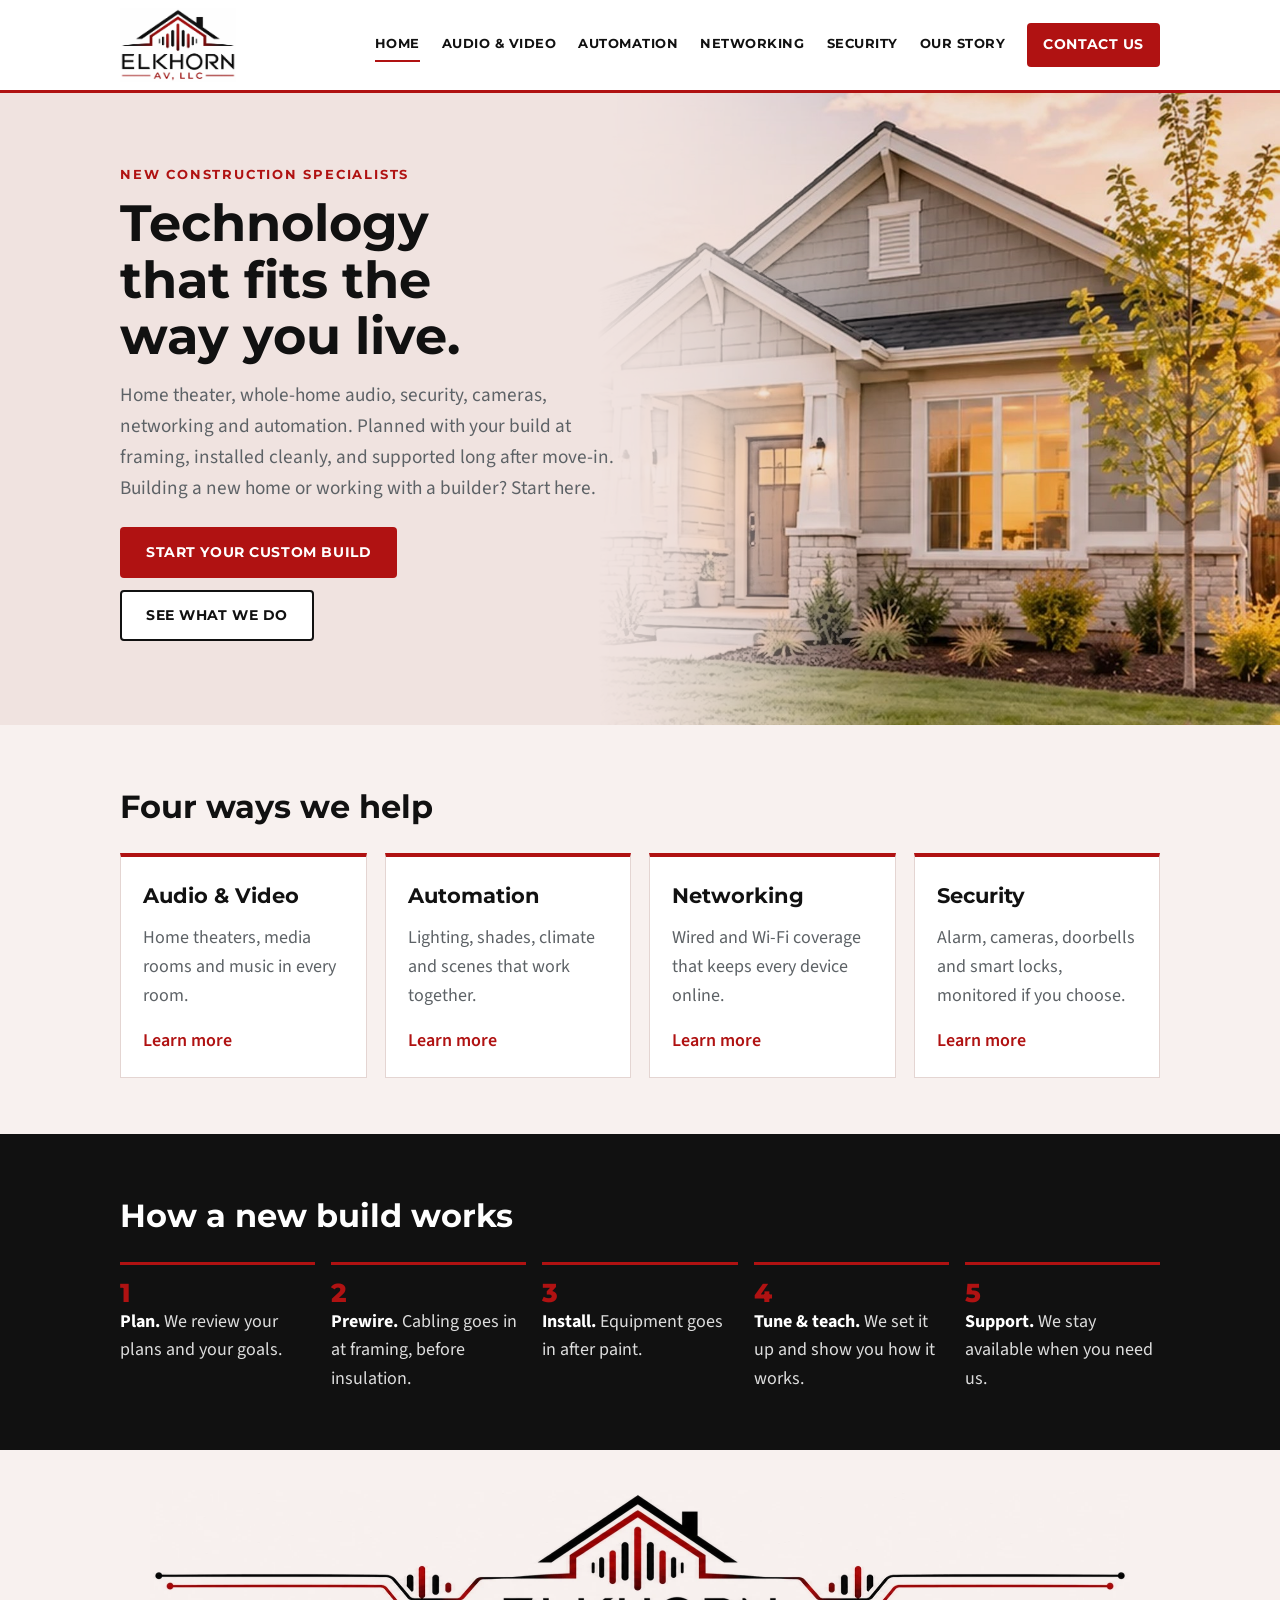
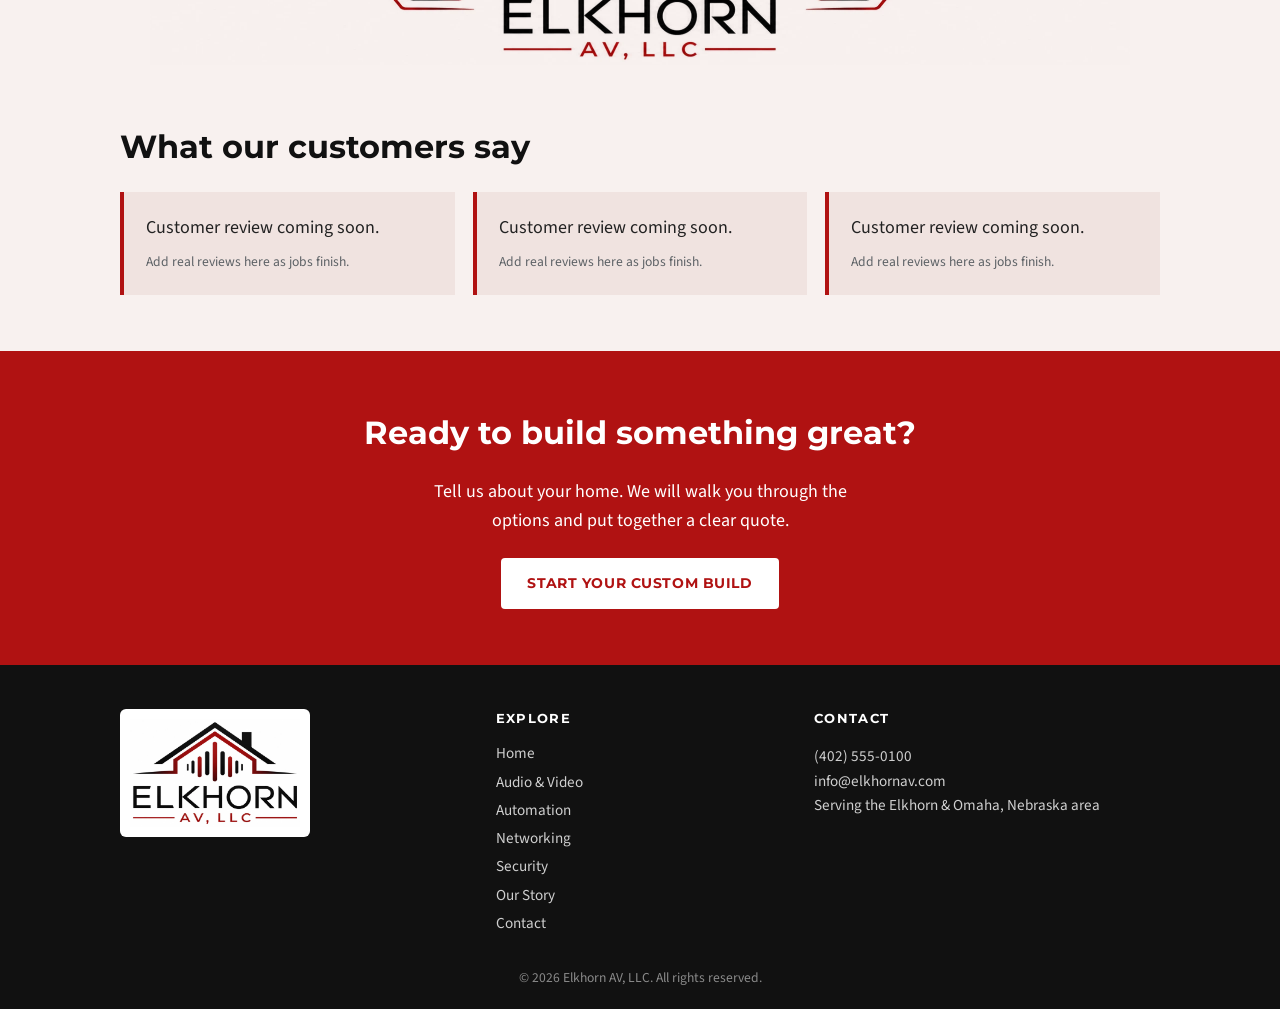
==== index.html @ 447adee5 "Initial Elkhorn AV website Co-Authored-By: Claude Sonnet 5.5 <noreply@anthropic.com>" ====
<!doctype html>
<html lang="en"><head><meta charset="utf-8"><meta name="viewport" content="width=device-width,initial-scale=1">
<title>Elkhorn AV | Home Theater, Security & Automation</title><meta name="description" content="Elkhorn AV, LLC designs and installs audio, video, security, networking and smart home systems for new and existing homes.">
<link rel="icon" href="images/favicon.png"><link rel="stylesheet" href="styles.css">
<link rel="preconnect" href="https://fonts.googleapis.com"><link rel="preconnect" href="https://fonts.gstatic.com" crossorigin>
<link rel="stylesheet" href="https://fonts.googleapis.com/css2?family=Montserrat:wght@500;700;800&family=Source+Sans+3:wght@400;600&display=swap">
</head><body>
<header class="top"><div class="bar">
<a class="brand" href="index.html"><img src="images/logo-house-wave.png" alt="Elkhorn AV, LLC"></a>
<input type="checkbox" id="m" class="mt"><label for="m" class="mb" aria-label="Menu">&#9776;</label>
<nav><a href="index.html" aria-current="page">Home</a><a href="audio-video.html">Audio & Video</a><a href="automation.html">Automation</a><a href="networking.html">Networking</a><a href="security.html">Security</a><a href="our-story.html">Our Story</a><a class="btn sm" href="contact.html">Contact Us</a></nav></div></header>
<section class="hero"><img class="hbg" src="images/family-home.jpg" alt="A family home at sunset, shown as a pencil sketch that becomes a photo"><div class="w hc"><p class="eye">New construction specialists</p><h1>Technology that fits the way you live.</h1>
<p class="lead">Home theater, whole-home audio, security, cameras, networking and automation. Planned with your build at framing, installed cleanly, and supported long after move-in. Building a new home or working with a builder? Start here.</p>
<a class="btn" href="contact.html">Start your custom build</a> <a class="btn ghost" href="#services">See what we do</a></div></section>
<section id="services" class="w sec"><h2>Four ways we help</h2><div class="cards">
<a class="card" href="audio-video.html"><h3>Audio &amp; Video</h3><p>Home theaters, media rooms and music in every room.</p><span>Learn more</span></a>
<a class="card" href="automation.html"><h3>Automation</h3><p>Lighting, shades, climate and scenes that work together.</p><span>Learn more</span></a>
<a class="card" href="networking.html"><h3>Networking</h3><p>Wired and Wi-Fi coverage that keeps every device online.</p><span>Learn more</span></a>
<a class="card" href="security.html"><h3>Security</h3><p>Alarm, cameras, doorbells and smart locks, monitored if you choose.</p><span>Learn more</span></a></div></section>
<section class="band"><div class="w steps"><h2>How a new build works</h2><ol>
<li><b>Plan.</b> We review your plans and your goals.</li><li><b>Prewire.</b> Cabling goes in at framing, before insulation.</li>
<li><b>Install.</b> Equipment goes in after paint.</li><li><b>Tune &amp; teach.</b> We set it up and show you how it works.</li><li><b>Support.</b> We stay available when you need us.</li></ol></div></section>
<img class="div" src="images/divider.png" alt="" aria-hidden="true">
<section class="w sec"><h2>What our customers say</h2><div class="quotes">
<blockquote>Customer review coming soon.<cite>Add real reviews here as jobs finish.</cite></blockquote>
<blockquote>Customer review coming soon.<cite>Add real reviews here as jobs finish.</cite></blockquote>
<blockquote>Customer review coming soon.<cite>Add real reviews here as jobs finish.</cite></blockquote></div></section><section class="cta"><h2>Ready to build something great?</h2><p>Tell us about your home. We will walk you through the options and put together a clear quote.</p><a class="btn" href="contact.html">Start your custom build</a></section>
<footer><div class="fw">
<div><img class="fl" src="images/logo-house-wave.png" alt="Elkhorn AV, LLC"></div>
<div><h4>Explore</h4><a href="index.html">Home</a><a href="audio-video.html">Audio & Video</a><a href="automation.html">Automation</a><a href="networking.html">Networking</a><a href="security.html">Security</a><a href="our-story.html">Our Story</a><a href="contact.html">Contact</a></div>
<div><h4>Contact</h4><p>(402) 555-0100<br>info@elkhornav.com<br>Serving the Elkhorn &amp; Omaha, Nebraska area</p></div>
</div><p class="copy">&copy; 2026 Elkhorn AV, LLC. All rights reserved.</p></footer>
</body></html>
---- styles.css ----
:root{--red:#b01212;--red-d:#8a0e0e;--ink:#111;--text:#222;--muted:#5d6266;--bg:#f8f1ef;--soft:#f0e3e0;--line:#e4d5d2}
*{box-sizing:border-box}
html{scroll-behavior:smooth}
body{margin:0;background:var(--bg);color:var(--text);font:18px/1.6 "Source Sans 3",system-ui,sans-serif}
h1,h2,h3,h4,.eye,.btn,nav a{font-family:Montserrat,system-ui,sans-serif}
a{color:inherit;text-decoration:none}
img{max-width:100%;height:auto}
.w{max-width:1080px;margin:auto;padding-inline:20px}
.top{position:sticky;top:0;z-index:10;background:#fff;border-bottom:3px solid var(--red)}
.bar{max-width:1080px;margin:auto;padding:8px 20px;display:flex;align-items:center;justify-content:space-between;gap:16px}
.brand img{height:74px;width:auto;display:block}
nav{display:flex;align-items:center;gap:clamp(12px,1.8vw,22px)}
nav a{white-space:nowrap;font-weight:700;font-size:.8rem;text-transform:uppercase;letter-spacing:.04em;color:var(--ink);padding:6px 0;border-bottom:2px solid transparent}
nav a:hover,nav a[aria-current]{border-color:var(--red)}
.btn{display:inline-block;background:var(--red);color:#fff;font-weight:700;font-size:.9rem;letter-spacing:.04em;text-transform:uppercase;padding:14px 26px;border:0;border-radius:4px;cursor:pointer}
.btn:hover{background:var(--red-d)}
nav .btn.sm{padding:10px 16px;color:#fff;border-bottom:0}
.btn.ghost{background:#fff;color:var(--ink);border:2px solid var(--ink);padding:12px 24px}
.btn.ghost:hover{background:var(--ink);color:#fff}
.mt,.mb{display:none}
.hero{background:var(--soft);padding:72px 0 0;position:relative;overflow:hidden;min-height:540px}
.hbg{position:absolute;right:0;bottom:0;width:min(62%,820px);height:100%;object-fit:cover;object-position:right bottom;mix-blend-mode:multiply;z-index:0;-webkit-mask-image:linear-gradient(to right,transparent 14%,#000 48%);mask-image:linear-gradient(to right,transparent 14%,#000 48%)}
.hc{position:relative;z-index:1;max-width:1080px;padding-bottom:72px}
.hc>h1,.hc>.lead{max-width:500px}
.feat{display:block;width:100%;aspect-ratio:16/9;max-height:460px;object-fit:cover;object-position:center;border-radius:6px;margin-top:40px}
.div{display:block;width:min(92%,980px);margin:40px auto 0;mix-blend-mode:multiply}
.hero .btn{display:block;width:max-content;margin:0 0 12px}
.eye{color:var(--red);text-transform:uppercase;letter-spacing:.14em;font-weight:700;font-size:.8rem;margin:0 0 10px}
h1{font-size:clamp(2rem,5vw,3.2rem);line-height:1.1;margin:0 0 16px;color:var(--ink);text-wrap:balance}
h2{font-size:clamp(1.5rem,3vw,2rem);margin:0 0 20px;color:var(--ink);text-wrap:balance}
h3{margin:0 0 6px;color:var(--ink)}
.lead{font-size:1.2rem;color:var(--muted);margin:0 0 24px;max-width:56ch}
.sec{padding-block:56px}
.cards{display:grid;grid-template-columns:repeat(auto-fit,minmax(220px,1fr));gap:18px}
.card{border:1px solid var(--line);border-top:4px solid var(--red);padding:22px;background:#fff;display:flex;flex-direction:column;gap:6px;transition:transform .15s,box-shadow .15s}
.card:hover{transform:translateY(-3px);box-shadow:0 8px 20px rgba(0,0,0,.1)}
.card p{margin:0;color:var(--muted)}
.card span{margin-top:auto;padding-top:10px;color:var(--red);font-weight:600}
.band{background:var(--ink);color:#fff;padding:56px 0}
.band h2{color:#fff}
.band p{max-width:62ch;color:#d8d8d8}
.steps ol{display:grid;grid-template-columns:repeat(auto-fit,minmax(170px,1fr));gap:16px;padding:0;margin:0;list-style:none;counter-reset:s}
.steps li{border-top:3px solid var(--red);padding-top:12px;counter-increment:s;color:#ddd}
.steps li::before{content:counter(s);display:block;color:var(--red);font:800 1.6rem Montserrat,sans-serif}
.steps b{color:#fff}
.quotes{display:grid;grid-template-columns:repeat(auto-fit,minmax(260px,1fr));gap:18px}
blockquote{margin:0;background:var(--soft);padding:22px;border-left:4px solid var(--red)}
blockquote cite{display:block;margin-top:8px;font-size:.85rem;color:var(--muted);font-style:normal}
.phero{background:var(--soft);padding:56px 0 44px;border-bottom:1px solid var(--line)}
.list{list-style:none;padding:0;margin:0;display:grid;gap:0}
.list li{display:grid;grid-template-columns:minmax(0,1fr) minmax(0,1.4fr);gap:20px;padding:16px 0;border-bottom:1px solid var(--line)}
.list b{color:var(--ink)}.list span{color:var(--muted)}
.prose{max-width:760px}.prose p{margin:0 0 16px}
.cta{background:var(--red);color:#fff;text-align:center;padding:56px 20px}
.cta h2{color:#fff}.cta p{max-width:52ch;margin:0 auto 22px}
.cta .btn{background:#fff;color:var(--red)}.cta .btn:hover{background:var(--ink);color:#fff}
.cg{display:grid;grid-template-columns:1.4fr 1fr;gap:40px}
form{display:grid;gap:14px}
label{display:grid;gap:4px;font-weight:600;font-size:.95rem}
input,select,textarea{font:inherit;padding:12px;border:1px solid #bbb;border-radius:4px;background:#fff;color:var(--text)}
input:focus,select:focus,textarea:focus,a:focus-visible,.btn:focus-visible{outline:3px solid var(--red);outline-offset:2px}
aside{background:var(--soft);padding:24px;align-self:start;border-top:4px solid var(--red)}
footer{background:var(--ink);color:#cfcfcf;padding:44px 0 20px;font-size:.95rem}
.fw{max-width:1080px;margin:auto;padding:0 20px;display:grid;grid-template-columns:1.2fr 1fr 1.2fr;gap:30px}
.fw h4{color:#fff;margin:0 0 10px;text-transform:uppercase;font-size:.8rem;letter-spacing:.1em}
.fw a{display:block;padding:2px 0}.fw a:hover{color:#fff}
.fl{background:#fff;padding:10px;border-radius:6px;width:190px}
.copy{text-align:center;margin:30px 0 0;color:#8a8a8a;font-size:.85rem}
@media(max-width:960px){
  .cg,.fw{grid-template-columns:1fr}
  .hero{min-height:0;padding:48px 0 0;display:flex;flex-direction:column}
  .hbg{order:2}
  .hbg{-webkit-mask-image:none;mask-image:none;position:static;display:block;width:100%;height:auto;margin-top:8px}
  .hc{padding-bottom:16px}
  .mb{display:block;font-size:1.8rem;cursor:pointer;padding:4px 10px;color:var(--ink)}
  nav{display:none;position:absolute;left:0;right:0;top:100%;background:#fff;flex-direction:column;align-items:stretch;gap:0;padding:8px 20px 16px;border-bottom:3px solid var(--red)}
  nav a{padding:12px 0;border-bottom:1px solid var(--line)}
  nav .btn.sm{margin-top:10px;text-align:center}
  .mt:checked~nav{display:flex}
  .list li{grid-template-columns:1fr;gap:2px}
}
@media(prefers-reduced-motion:reduce){*{transition:none!important;scroll-behavior:auto!important}}

.banner{padding-block:8px 56px}.banner img{display:block;width:100%;border-radius:6px}
.banner.top{padding-block:40px 0}
.banner.small{max-width:640px;padding-block:44px 8px}.banner.small img{box-shadow:0 2px 10px rgba(0,0,0,.08)}
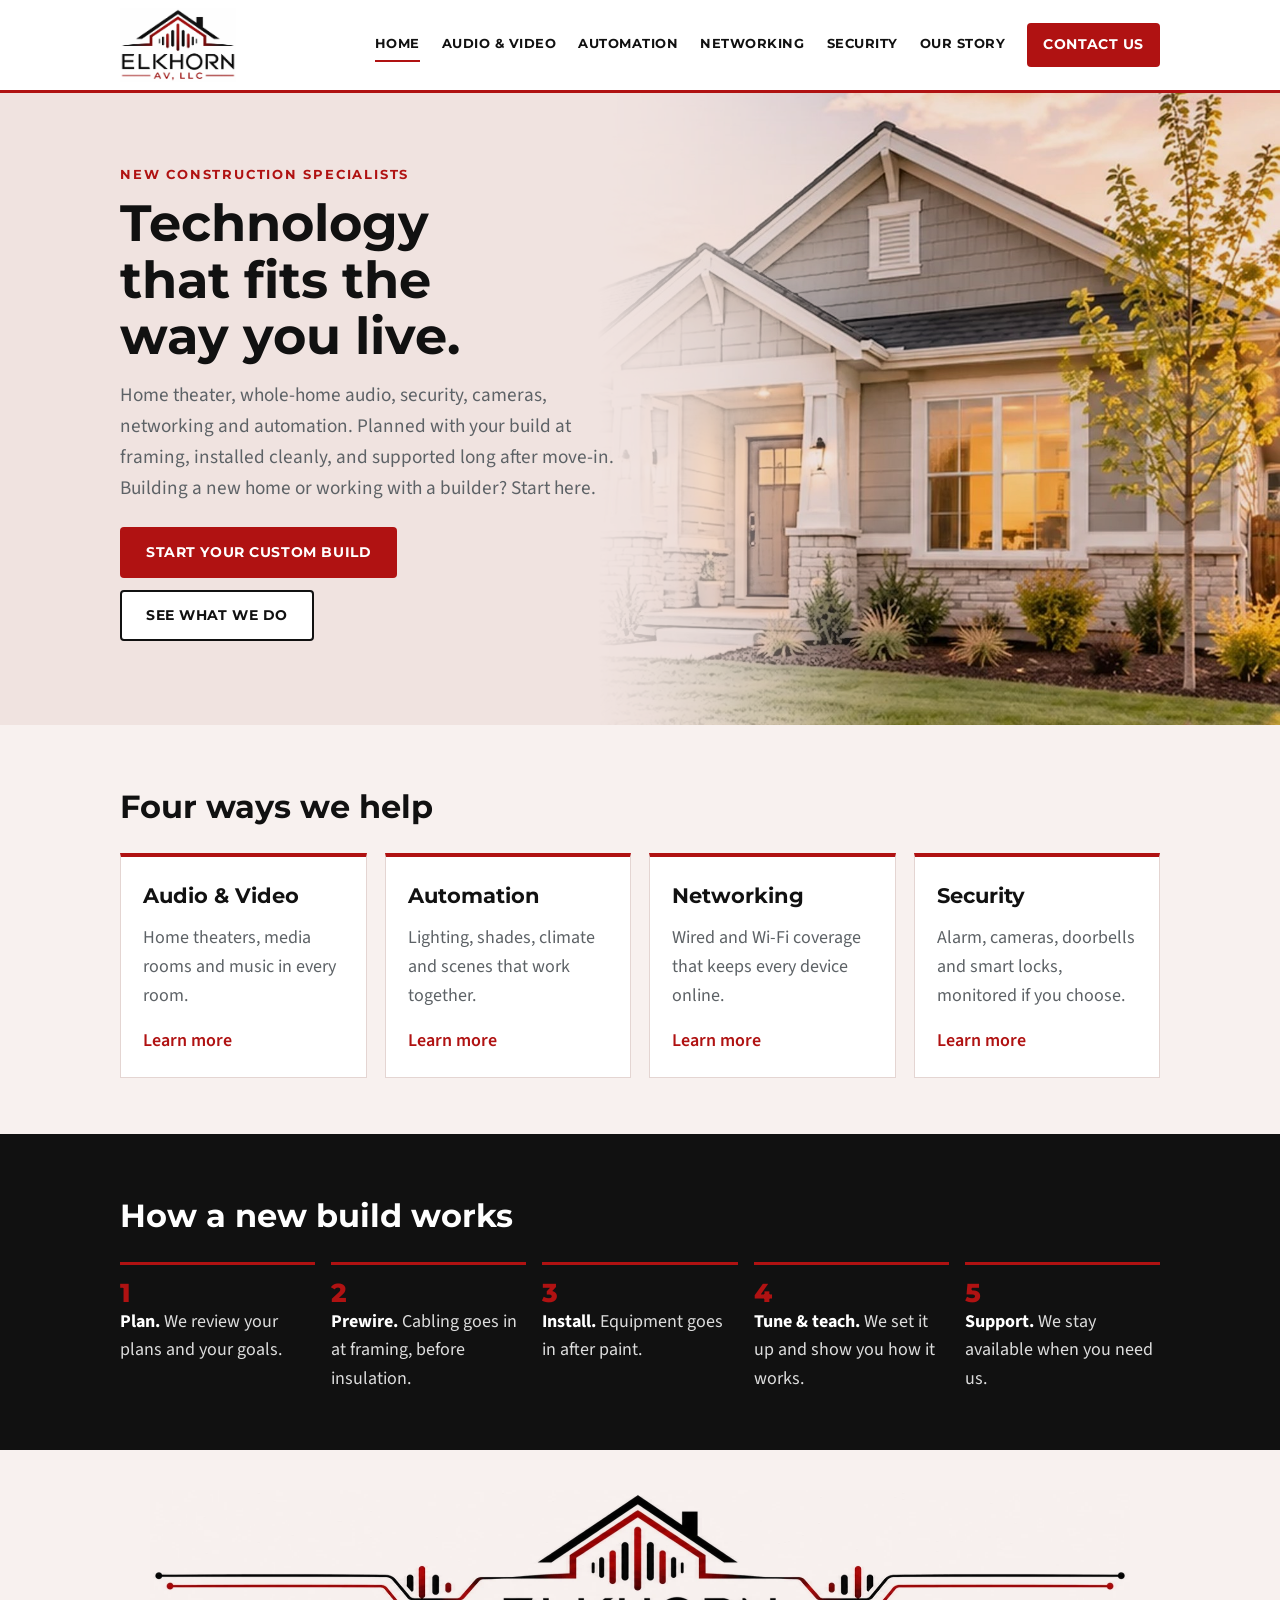
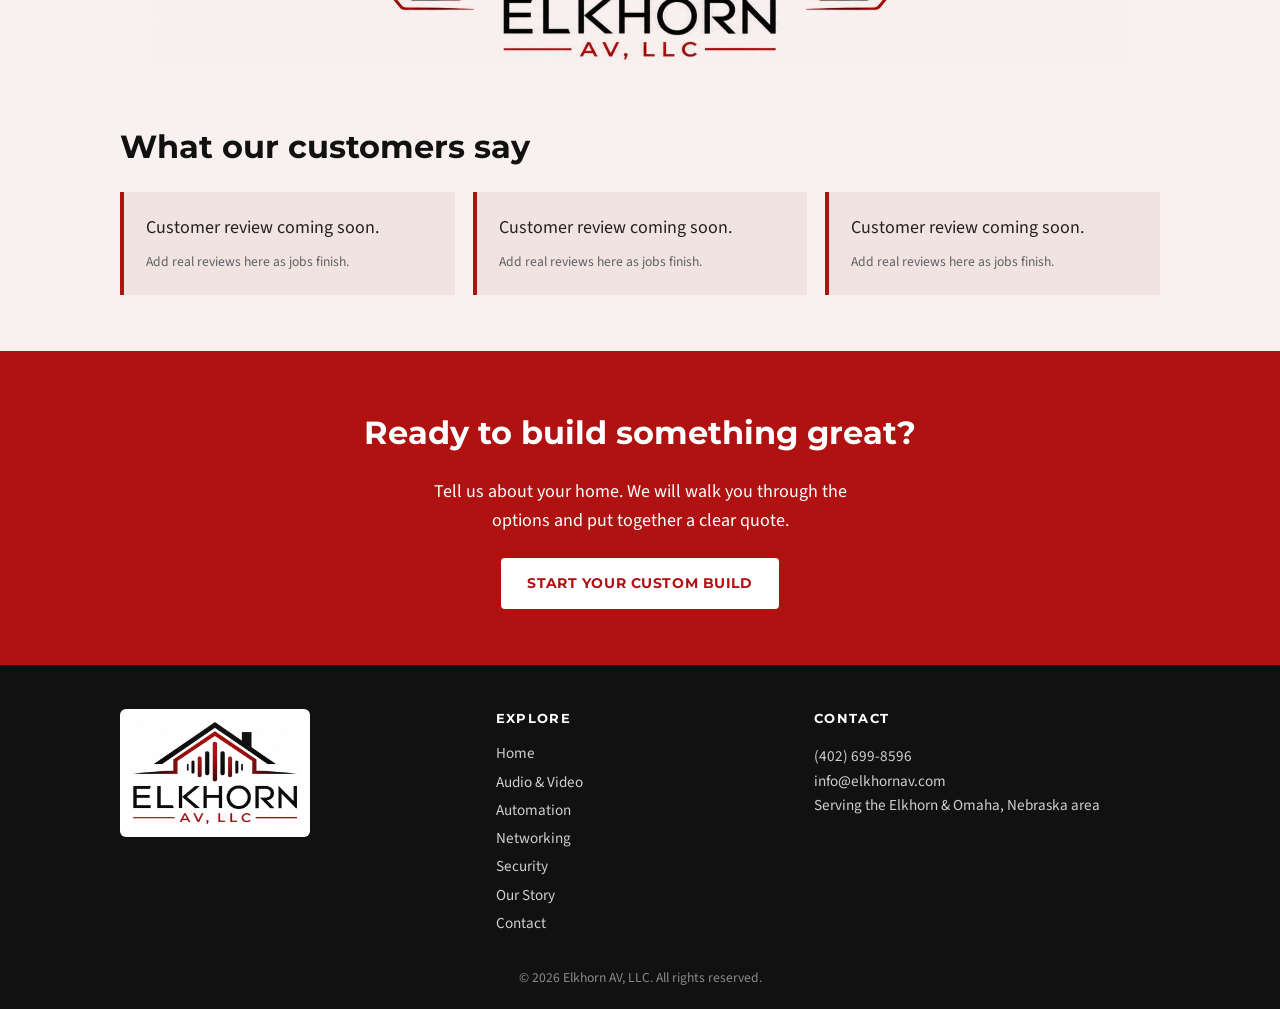
==== commit 7b804803: "Add real contact phone number Co-Authored-By: Claude Sonnet 5.5 <noreply@anthropic.com>" ====
--- a/index.html
+++ b/index.html
@@ -28,6 +28,6 @@
 <footer><div class="fw">
 <div><img class="fl" src="images/logo-house-wave.png" alt="Elkhorn AV, LLC"></div>
 <div><h4>Explore</h4><a href="index.html">Home</a><a href="audio-video.html">Audio & Video</a><a href="automation.html">Automation</a><a href="networking.html">Networking</a><a href="security.html">Security</a><a href="our-story.html">Our Story</a><a href="contact.html">Contact</a></div>
-<div><h4>Contact</h4><p>(402) 555-0100<br>info@elkhornav.com<br>Serving the Elkhorn &amp; Omaha, Nebraska area</p></div>
+<div><h4>Contact</h4><p>(402) 699-8596<br>info@elkhornav.com<br>Serving the Elkhorn &amp; Omaha, Nebraska area</p></div>
 </div><p class="copy">&copy; 2026 Elkhorn AV, LLC. All rights reserved.</p></footer>
 </body></html>
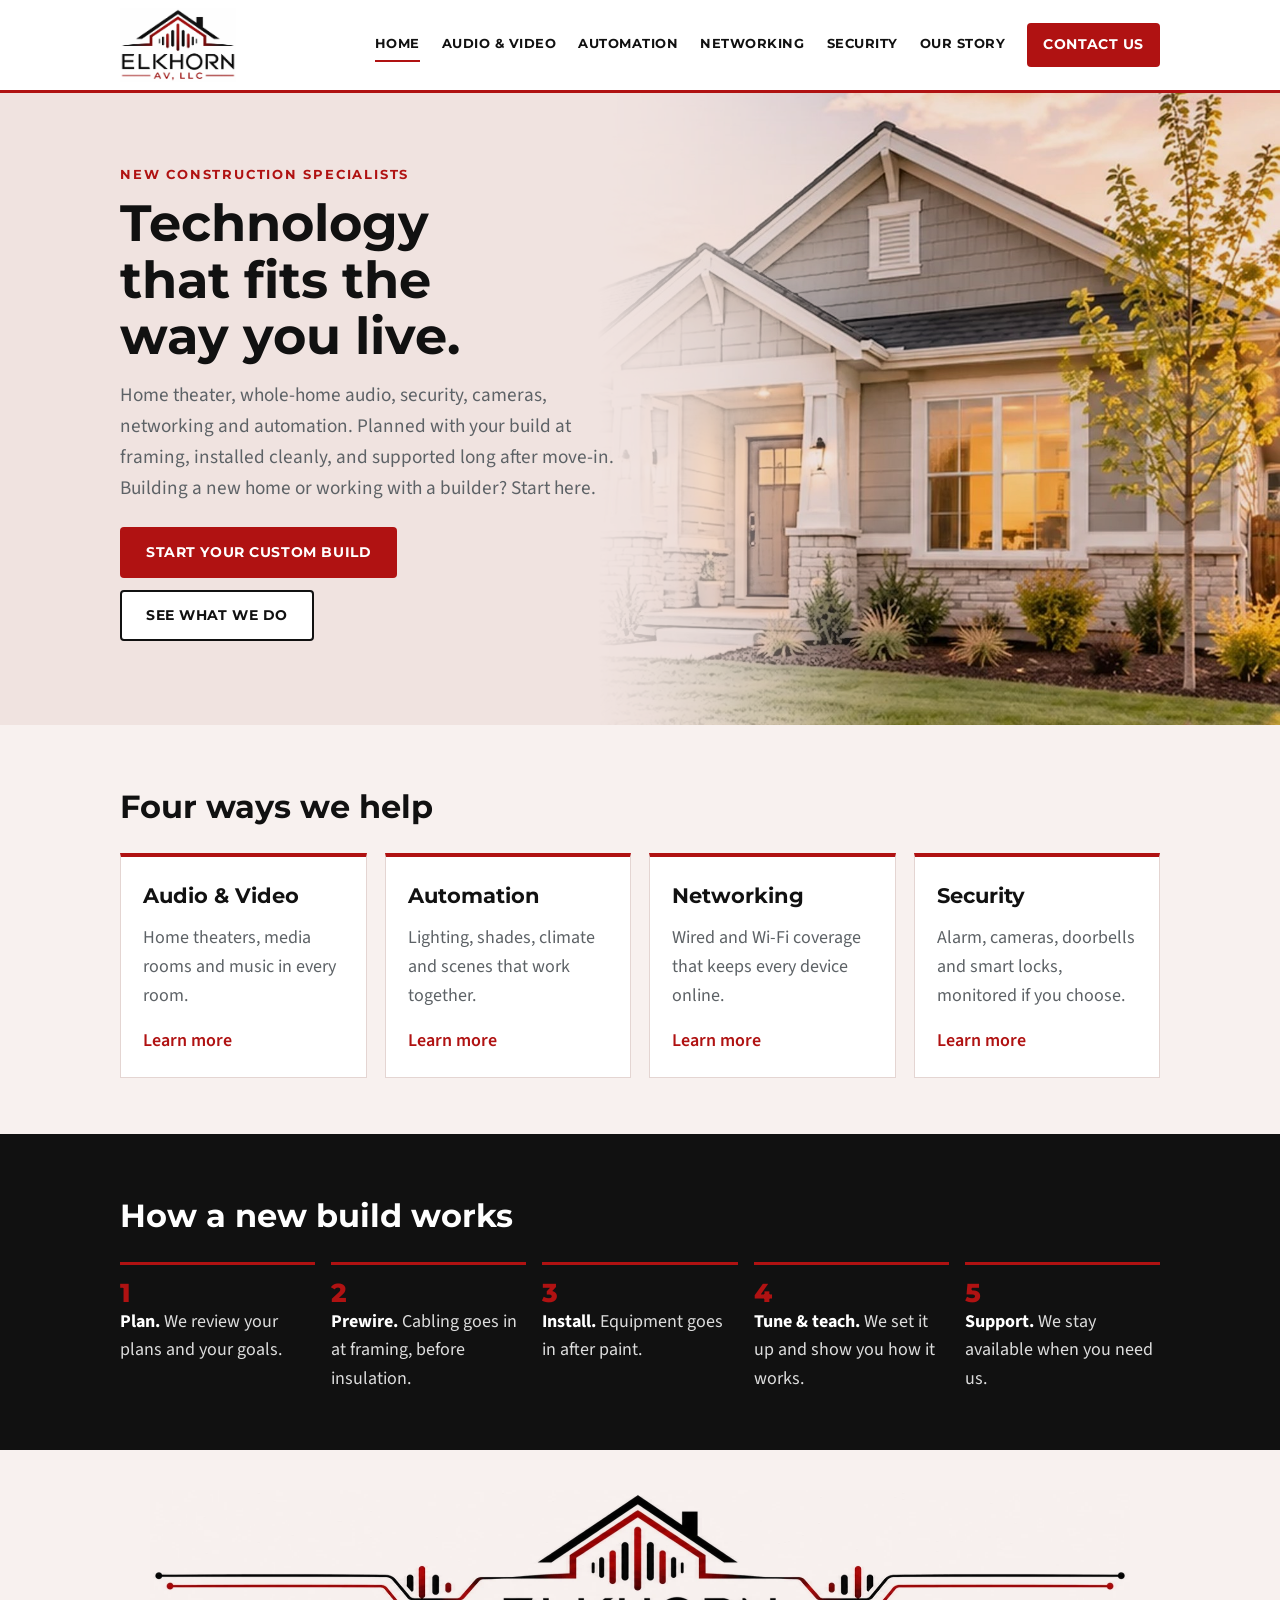
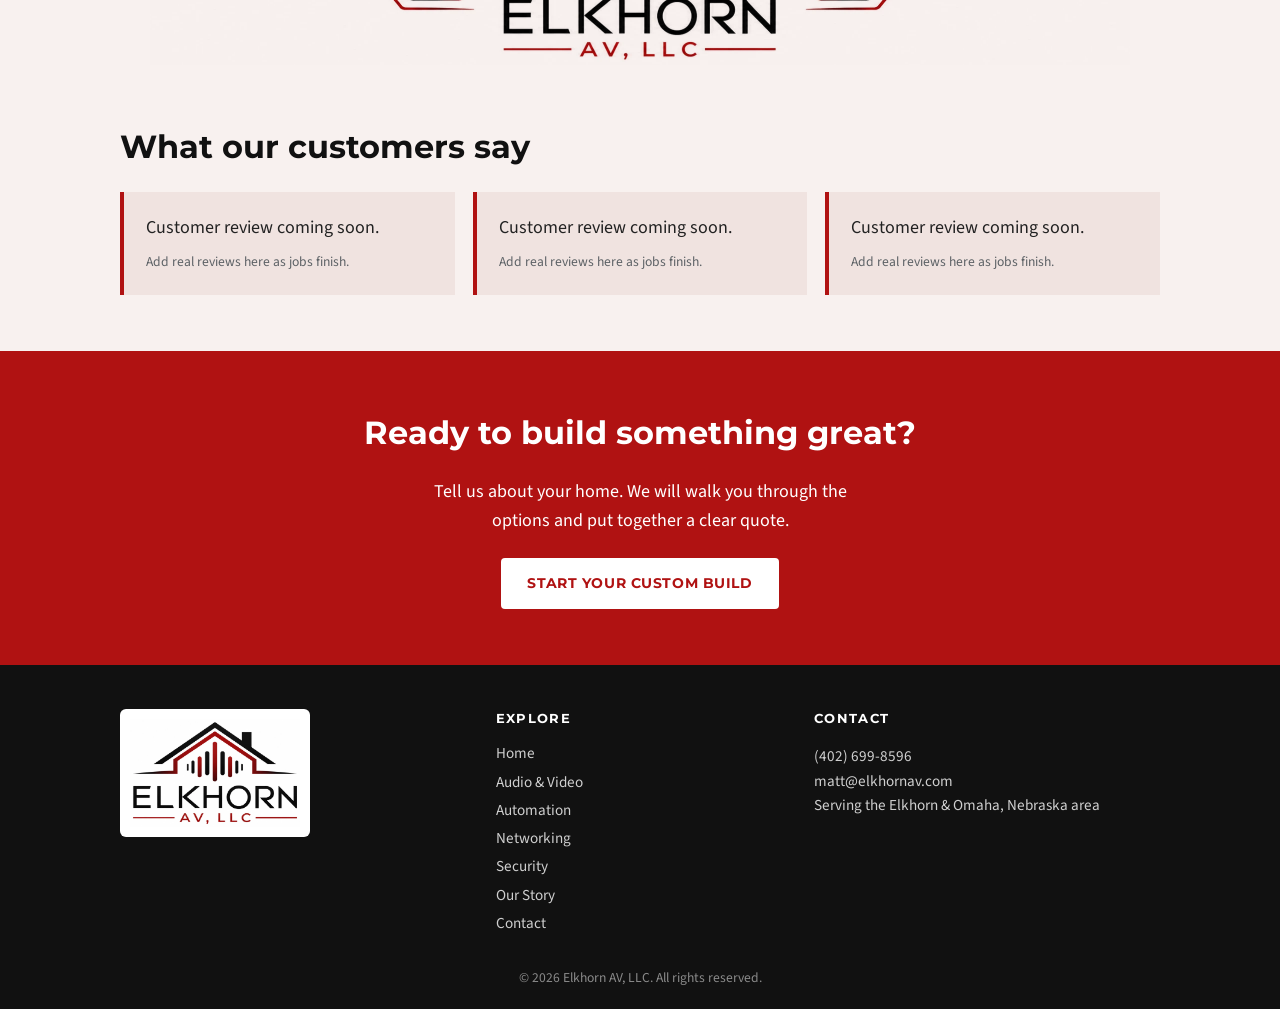
==== commit e6ccc8cb: "Use matt@elkhornav.com as contact email Co-Authored-By: Claude Sonnet 5.5 <noreply@anthropic.com>" ====
--- a/index.html
+++ b/index.html
@@ -28,6 +28,6 @@
 <footer><div class="fw">
 <div><img class="fl" src="images/logo-house-wave.png" alt="Elkhorn AV, LLC"></div>
 <div><h4>Explore</h4><a href="index.html">Home</a><a href="audio-video.html">Audio & Video</a><a href="automation.html">Automation</a><a href="networking.html">Networking</a><a href="security.html">Security</a><a href="our-story.html">Our Story</a><a href="contact.html">Contact</a></div>
-<div><h4>Contact</h4><p>(402) 699-8596<br>info@elkhornav.com<br>Serving the Elkhorn &amp; Omaha, Nebraska area</p></div>
+<div><h4>Contact</h4><p>(402) 699-8596<br>matt@elkhornav.com<br>Serving the Elkhorn &amp; Omaha, Nebraska area</p></div>
 </div><p class="copy">&copy; 2026 Elkhorn AV, LLC. All rights reserved.</p></footer>
 </body></html>
